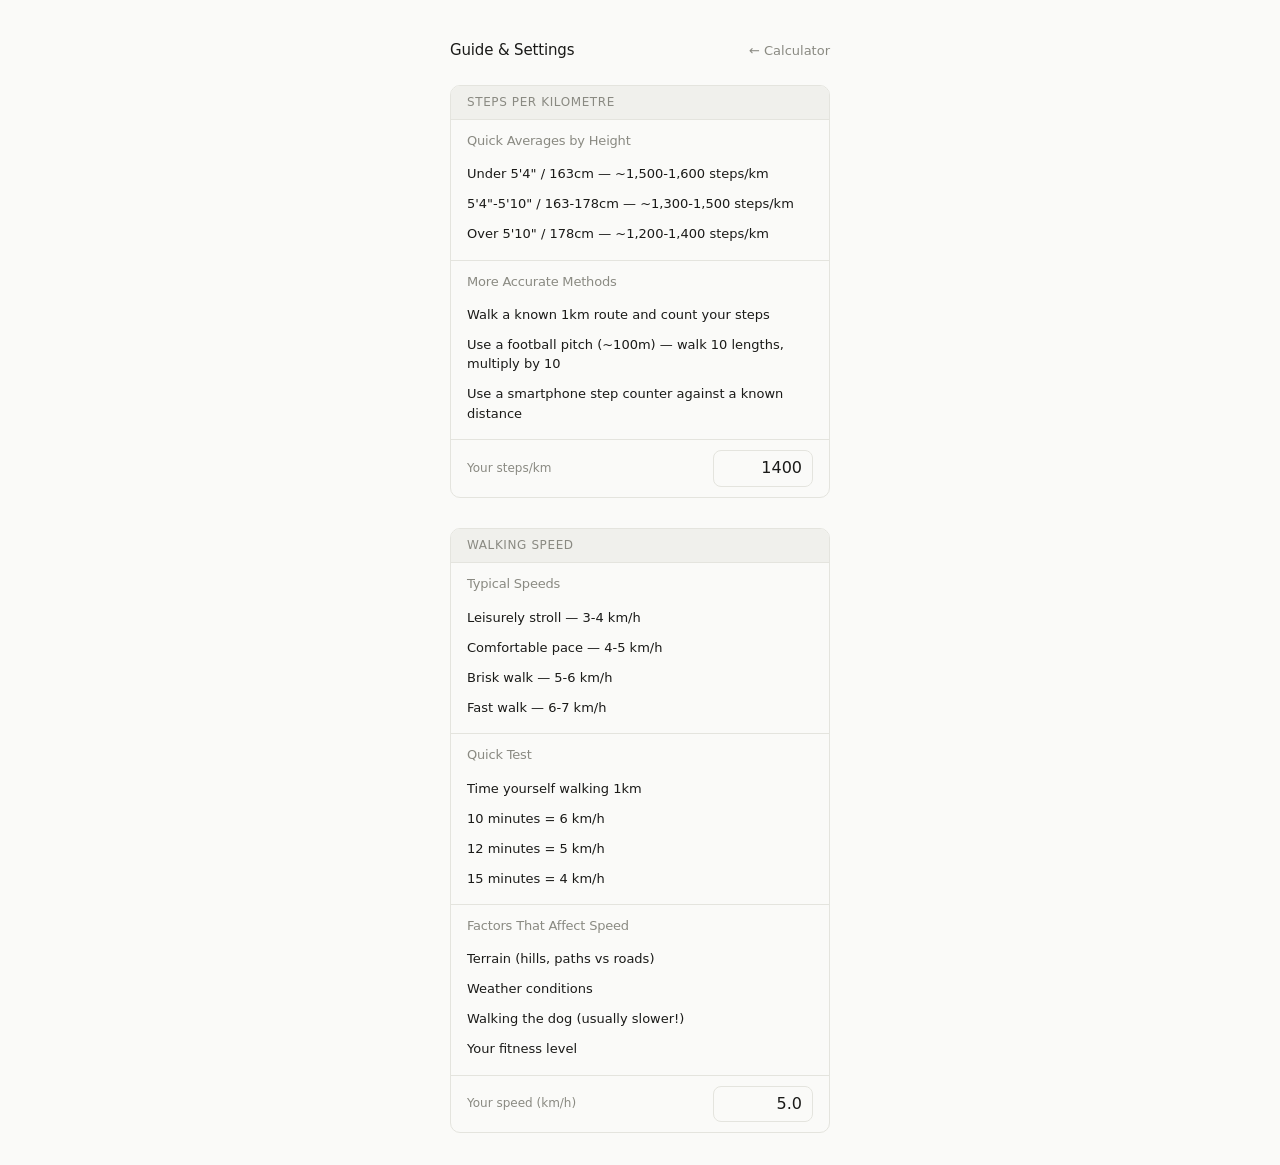
==== web/help.html @ cf68b3d5 "feat(web): add static web frontend with warning feature Copy the step-goal-calculator frontend into " ====
<!DOCTYPE html>
<html lang="en">

<head>
    <meta charset="UTF-8">
    <meta name="viewport" content="width=device-width, initial-scale=1.0, viewport-fit=cover">
    <meta name="description" content="Guide to estimating steps per kilometre and walking speed for Strider.">
    <title>Guide & Settings - Strider</title>
    <link rel="stylesheet" href="assets/css/style.css">
    <style>
        .guide-section {
            border: 1px solid var(--border);
            border-radius: 10px;
            overflow: hidden;
        }

        .guide-section h2,
        .guide-section h3,
        .guide-section p {
            margin: 0;
        }

        .guide-section-header {
            padding: 10px 16px;
            border-bottom: 1px solid var(--border);
            background: var(--accent-bg);
        }

        .guide-section-header h2 {
            font-size: 12px;
            font-weight: 500;
            color: var(--muted);
            text-transform: uppercase;
            letter-spacing: 0.05em;
            max-width: unset;
        }

        .guide-block {
            padding: 14px 16px;
            border-bottom: 1px solid var(--border);
        }

        .guide-block:last-child {
            border-bottom: none;
        }

        .guide-block h3 {
            font-size: 13px;
            font-weight: 500;
            color: var(--muted);
            margin-bottom: 8px;
        }

        .guide-block ul {
            list-style: none;
            padding: 0;
        }

        .guide-block li {
            font-size: 13px;
            line-height: 1.5;
            padding: 2px 0;
        }

        .guide-block p {
            font-size: 13px;
            color: var(--muted);
        }

        .guide-footer {
            padding: 10px 16px;
            display: flex;
            align-items: center;
            justify-content: space-between;
            gap: 12px;
        }

        .guide-footer label {
            font-size: 12px;
            color: var(--muted);
            margin: 0;
            white-space: nowrap;
        }

        .guide-footer input {
            border: 1.5px solid var(--border);
            border-radius: 8px;
            padding: 6px 10px;
            font-size: 16px;
            background: var(--bg);
            color: var(--fg);
            width: 100px;
            text-align: right;
        }

        .guide-footer input:focus {
            border-color: var(--accent);
            outline: none;
        }

        .settings-saved {
            font-size: 11px;
            color: var(--success, #4a9);
            opacity: 0;
            transition: opacity 0.2s;
        }

        .settings-saved.visible {
            opacity: 1;
        }
    </style>
</head>

<body>
    <main>
        <header class="hero-header">
            <h1>Guide & Settings</h1>
            <nav><a href="index.html">&larr; Calculator</a></nav>
        </header>

        <div class="stack stack-l" style="padding-bottom: 2rem;">
            <div id="steps-per-km" class="guide-section">
                <div class="guide-section-header">
                    <h2>Steps per Kilometre</h2>
                </div>

                <div class="guide-block">
                    <h3>Quick Averages by Height</h3>
                    <ul>
                        <li>Under 5'4" / 163cm — ~1,500-1,600 steps/km</li>
                        <li>5'4"-5'10" / 163-178cm — ~1,300-1,500 steps/km</li>
                        <li>Over 5'10" / 178cm — ~1,200-1,400 steps/km</li>
                    </ul>
                </div>

                <div class="guide-block">
                    <h3>More Accurate Methods</h3>
                    <ul>
                        <li>Walk a known 1km route and count your steps</li>
                        <li>Use a football pitch (~100m) — walk 10 lengths, multiply by 10</li>
                        <li>Use a smartphone step counter against a known distance</li>
                    </ul>
                </div>

                <div class="guide-footer">
                    <label for="settingStepsPerKm">Your steps/km</label>
                    <span class="settings-saved" id="stepsPerKmSaved">Saved</span>
                    <input type="number" id="settingStepsPerKm" value="1400" placeholder="1400">
                </div>
            </div>

            <div id="walking-speed" class="guide-section">
                <div class="guide-section-header">
                    <h2>Walking Speed</h2>
                </div>

                <div class="guide-block">
                    <h3>Typical Speeds</h3>
                    <ul>
                        <li>Leisurely stroll — 3-4 km/h</li>
                        <li>Comfortable pace — 4-5 km/h</li>
                        <li>Brisk walk — 5-6 km/h</li>
                        <li>Fast walk — 6-7 km/h</li>
                    </ul>
                </div>

                <div class="guide-block">
                    <h3>Quick Test</h3>
                    <ul>
                        <li>Time yourself walking 1km</li>
                        <li>10 minutes = 6 km/h</li>
                        <li>12 minutes = 5 km/h</li>
                        <li>15 minutes = 4 km/h</li>
                    </ul>
                </div>

                <div class="guide-block">
                    <h3>Factors That Affect Speed</h3>
                    <ul>
                        <li>Terrain (hills, paths vs roads)</li>
                        <li>Weather conditions</li>
                        <li>Walking the dog (usually slower!)</li>
                        <li>Your fitness level</li>
                    </ul>
                </div>

                <div class="guide-footer">
                    <label for="settingWalkingSpeed">Your speed (km/h)</label>
                    <span class="settings-saved" id="walkingSpeedSaved">Saved</span>
                    <input type="number" id="settingWalkingSpeed" step="0.1" value="5.0" placeholder="5.0">
                </div>
            </div>
        </div>
    </main>

    <script>
        function initSetting(inputId, savedId, storageKey, fallback) {
            const input = document.getElementById(inputId);
            const saved = document.getElementById(savedId);
            const stored = localStorage.getItem(storageKey);

            if (stored) input.value = stored;

            input.addEventListener('input', function () {
                const value = parseFloat(this.value);
                if (!isNaN(value) && value > 0) {
                    localStorage.setItem(storageKey, this.value);
                    saved.classList.add('visible');
                    setTimeout(() => saved.classList.remove('visible'), 1500);
                }
            });
        }

        initSetting('settingStepsPerKm', 'stepsPerKmSaved', 'stepsPerKm', '1400');
        initSetting('settingWalkingSpeed', 'walkingSpeedSaved', 'walkingSpeed', '5.0');
    </script>
</body>

</html>
---- web/assets/css/style.css ----
/* Import CSS modules in dependency order */
@import url('./tokens.css');
@import url('./base.css');
@import url('./layout.css');
@import url('./components.css');
@import url('./utilities.css');
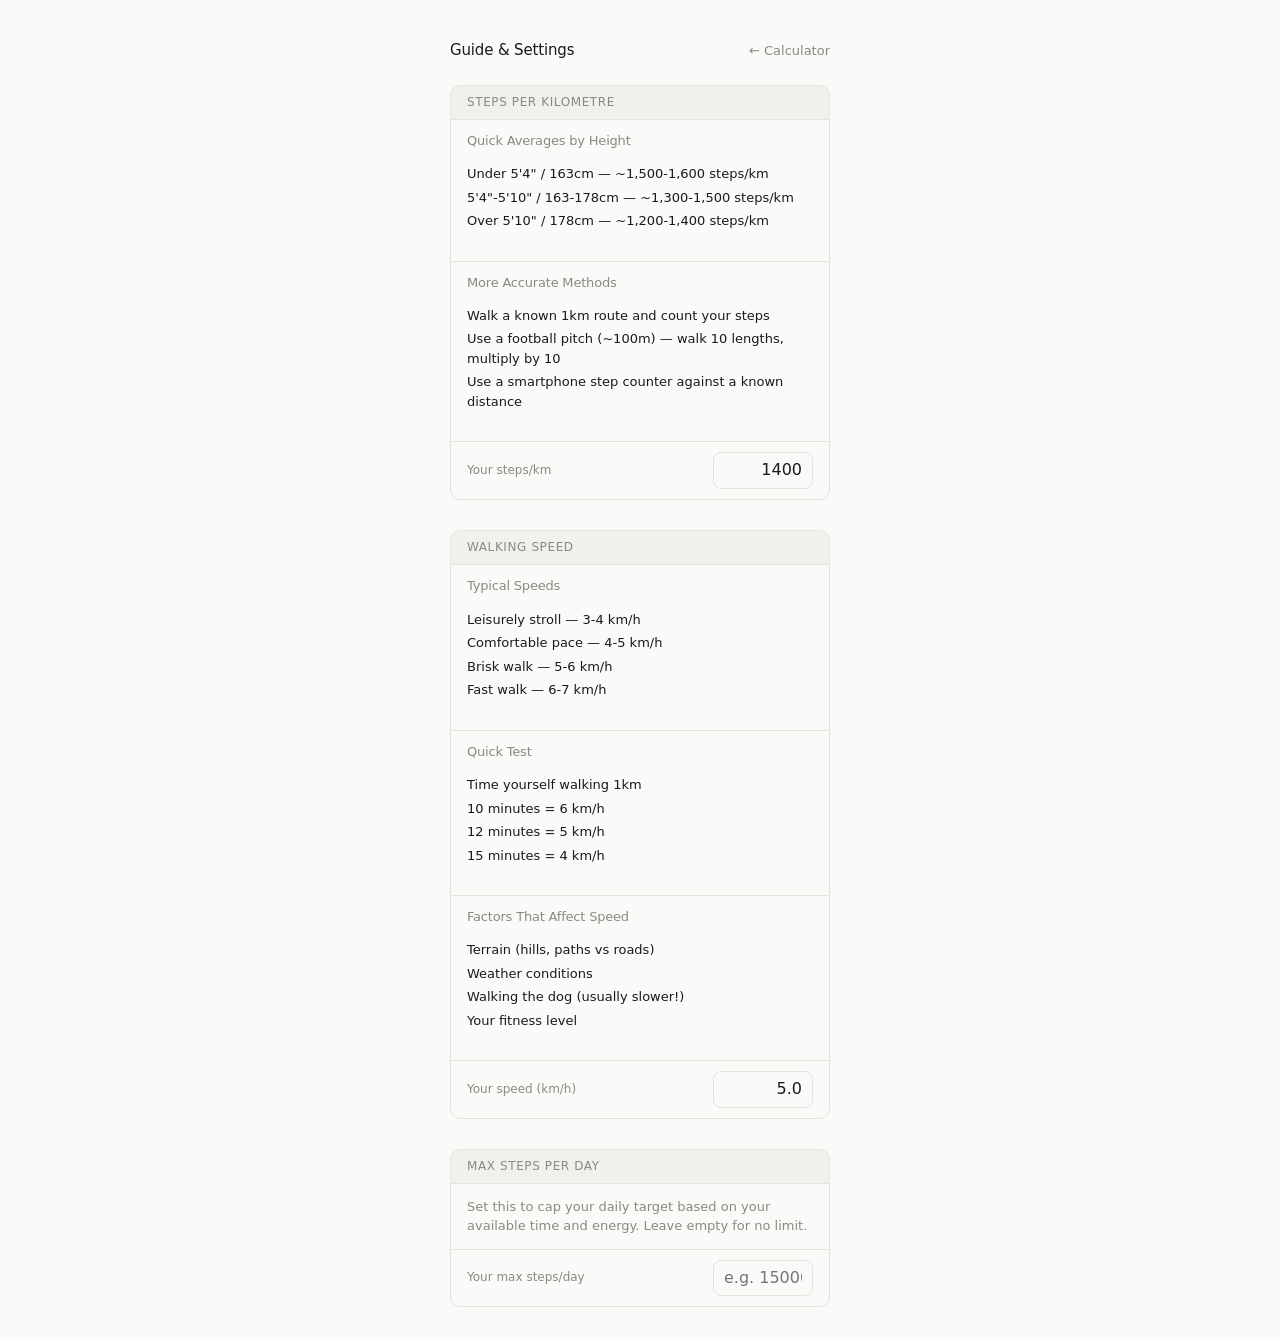
==== commit a9bd441f: "feat: add today-aware step breakdown with max steps per day Replace current_daily_average warning wi" ====
--- a/web/help.html
+++ b/web/help.html
@@ -190,6 +190,22 @@
                     <input type="number" id="settingWalkingSpeed" step="0.1" value="5.0" placeholder="5.0">
                 </div>
             </div>
+            <div id="max-steps" class="guide-section">
+                <div class="guide-section-header">
+                    <h2>Max Steps Per Day</h2>
+                </div>
+
+                <div class="guide-block">
+                    <p>Set this to cap your daily target based on your available time and energy.
+                        Leave empty for no limit.</p>
+                </div>
+
+                <div class="guide-footer">
+                    <label for="settingMaxSteps">Your max steps/day</label>
+                    <span class="settings-saved" id="maxStepsSaved">Saved</span>
+                    <input type="number" id="settingMaxSteps" placeholder="e.g. 15000">
+                </div>
+            </div>
         </div>
     </main>
 
@@ -213,6 +229,7 @@
 
         initSetting('settingStepsPerKm', 'stepsPerKmSaved', 'stepsPerKm', '1400');
         initSetting('settingWalkingSpeed', 'walkingSpeedSaved', 'walkingSpeed', '5.0');
+        initSetting('settingMaxSteps', 'maxStepsSaved', 'maxStepsPerDay', '');
     </script>
 </body>
 
--- a/web/assets/css/style.css
+++ b/web/assets/css/style.css
@@ -1,6 +1,309 @@
-/* Import CSS modules in dependency order */
-@import url('./tokens.css');
-@import url('./base.css');
-@import url('./layout.css');
-@import url('./components.css');
-@import url('./utilities.css');
+/* === TOKENS === */
+
+:root {
+    --bg: #fafaf8;
+    --fg: #1a1a18;
+    --muted: #8a8a82;
+    --border: #e4e4de;
+    --accent: #1a1a18;
+    --accent-bg: #f0f0ec;
+    --success: #3a7d44;
+    --success-bg: #e8f0e8;
+    --warning: #b8860b;
+    --warning-bg: #fdf6e3;
+
+    --font-medium: 500;
+    --font-bold: 700;
+    --leading: 1.4;
+    --leading-slim: 1.2;
+    --leading-fine: 1.1;
+    --heading-kerning: -0.015em;
+    --font-base: -apple-system, system-ui, sans-serif;
+    --font-serif: Georgia, sans-serif;
+    --space-s: clamp(0.75rem, 0.6829rem + 0.3356vi, 1rem);
+    --space-m: clamp(1.125rem, 1.0243rem + 0.5034vi, 1.5rem);
+    --space-l: clamp(1.5rem, 1.3658rem + 0.6711vi, 2rem);
+    --space-s-m: clamp(0.75rem, 0.5487rem + 1.0067vi, 1.5rem);
+}
+
+@media (prefers-color-scheme: dark) {
+    :root {
+        --bg: #1a1a18;
+        --fg: #e8e8e2;
+        --muted: #7a7a72;
+        --border: #2e2e2a;
+        --accent: #e8e8e2;
+        --accent-bg: #2a2a26;
+        --success: #5a9d64;
+        --success-bg: #1e2e1e;
+        --warning: #d4a843;
+        --warning-bg: #2e2a1e;
+    }
+}
+
+/* === BASE === */
+
+*, :after, :before {
+    box-sizing: border-box;
+    -webkit-tap-highlight-color: transparent;
+}
+
+html {
+    -moz-text-size-adjust: none;
+    -webkit-text-size-adjust: none;
+    text-size-adjust: none;
+}
+
+body {
+    background: var(--bg);
+    color: var(--fg);
+    font-family: var(--font-base);
+    font-size: 14px;
+    line-height: var(--leading);
+    margin: 0 auto;
+    max-width: 420px;
+    min-height: 100dvh;
+    overflow-x: hidden;
+    padding: 0 1.25rem;
+    padding-top: env(safe-area-inset-top, 0);
+}
+
+body, h1, h2, h3, h4, p {
+    margin-block-end: 0;
+}
+
+h1, h2, h3, h4 {
+    font-family: var(--font-base);
+    font-weight: var(--font-bold);
+    letter-spacing: var(--heading-kerning);
+    line-height: var(--leading-fine);
+    text-wrap: balance;
+}
+
+button, h1, h2, h3, h4, input, label {
+    line-height: 1.1;
+}
+
+button, input, select, textarea {
+    font: inherit;
+}
+
+strong {
+    font-family: var(--font-serif);
+    font-weight: 700;
+}
+
+a {
+    color: currentcolor;
+}
+
+a:hover {
+    text-decoration: none;
+}
+
+[hidden] {
+    display: none !important;
+}
+
+/* === LAYOUT === */
+
+.stack {
+    display: flex;
+    flex-direction: column;
+    justify-content: flex-start;
+}
+
+.stack > * {
+    margin-block: 0;
+}
+
+.stack > * + * {
+    margin-block-start: var(--space, var(--space-m));
+}
+
+.stack-s { --space: var(--space-s); }
+.stack-l { --space: var(--space-l); }
+
+.center {
+    box-sizing: content-box;
+    margin-inline: auto;
+    max-inline-size: 420px;
+}
+
+.box {
+    padding: 0;
+}
+
+.region {
+    padding-block: var(--space-s);
+}
+
+/* === FORMS === */
+
+form {
+    display: flex;
+    flex-direction: column;
+    gap: var(--space-s);
+}
+
+form > * {
+    text-align: left;
+}
+
+label {
+    font-size: 14px;
+    font-weight: 450;
+}
+
+input:not([type="date"]),
+select {
+    appearance: none;
+    -webkit-appearance: none;
+}
+
+input,
+select {
+    border: 1.5px solid var(--border);
+    border-radius: 8px;
+    padding: 10px 12px;
+    font-size: 16px;
+    background: var(--bg);
+    color: var(--fg);
+    width: 100%;
+}
+
+input[type="date"] {
+    min-width: 0;
+    max-width: 100%;
+}
+
+select {
+    background-image: url("data:image/svg+xml,%3Csvg xmlns='http://www.w3.org/2000/svg' width='12' height='8'%3E%3Cpath d='M1 1l5 5 5-5' fill='none' stroke='%238a8a82' stroke-width='1.5' stroke-linecap='round'/%3E%3C/svg%3E");
+    background-repeat: no-repeat;
+    background-position: right 12px center;
+    padding-right: 32px;
+}
+
+input[type="number"]::-webkit-inner-spin-button,
+input[type="number"]::-webkit-outer-spin-button {
+    -webkit-appearance: none;
+    margin: 0;
+}
+
+input[type="number"] {
+    -moz-appearance: textfield;
+}
+
+input:focus,
+select:focus {
+    border-color: var(--accent);
+    outline: none;
+}
+
+small {
+    font-size: 12px;
+    color: var(--muted);
+}
+
+/* === BUTTONS === */
+
+.button {
+    align-items: center;
+    background: var(--fg);
+    border: none;
+    border-radius: 10px;
+    color: var(--bg);
+    cursor: pointer;
+    display: block;
+    font-family: var(--font-base);
+    font-size: 16px;
+    font-weight: var(--font-medium);
+    justify-content: center;
+    line-height: var(--leading-slim);
+    padding: 14px;
+    text-decoration: none;
+    transition: opacity 0.15s;
+    width: 100%;
+}
+
+.button:active { opacity: 0.8; }
+.button:disabled { opacity: 0.4; cursor: default; }
+
+.button[data-button-variant=primary] {
+    background: var(--fg);
+    color: var(--bg);
+}
+
+.button[data-button-variant=primary]:hover:not([aria-selected=true]) {
+    opacity: 0.8;
+}
+
+/* === RESULTS === */
+
+.result-card {
+    border: 1px solid var(--border);
+    border-radius: 10px;
+    overflow: hidden;
+}
+
+.result-header {
+    padding: 10px 16px;
+    font-size: 13px;
+    font-weight: 500;
+    border-bottom: 1px solid var(--border);
+}
+
+.result-header[data-variant=success] {
+    background: var(--success-bg);
+    color: var(--success);
+}
+
+.result-header[data-variant=warning] {
+    background: var(--warning-bg);
+    color: var(--warning);
+}
+
+.result-row {
+    display: flex;
+    justify-content: space-between;
+    align-items: center;
+    padding: 14px 16px;
+    border-bottom: 1px solid var(--border);
+}
+
+.result-row:last-child {
+    border-bottom: none;
+}
+
+.result-label {
+    font-size: 14px;
+    color: var(--muted);
+}
+
+.result-value {
+    font-size: 14px;
+    font-weight: 500;
+}
+
+/* === HEADER === */
+
+.hero-header {
+    padding: 2rem 0 1.5rem;
+    display: flex;
+    justify-content: space-between;
+    align-items: baseline;
+}
+
+.hero-header h1 {
+    font-size: 15px;
+    font-weight: var(--font-medium);
+    letter-spacing: -0.01em;
+}
+
+.hero-header nav a {
+    font-size: 13px;
+    color: var(--muted);
+    text-decoration: none;
+}
+
+.hero-header nav a:active { opacity: 0.5; }
